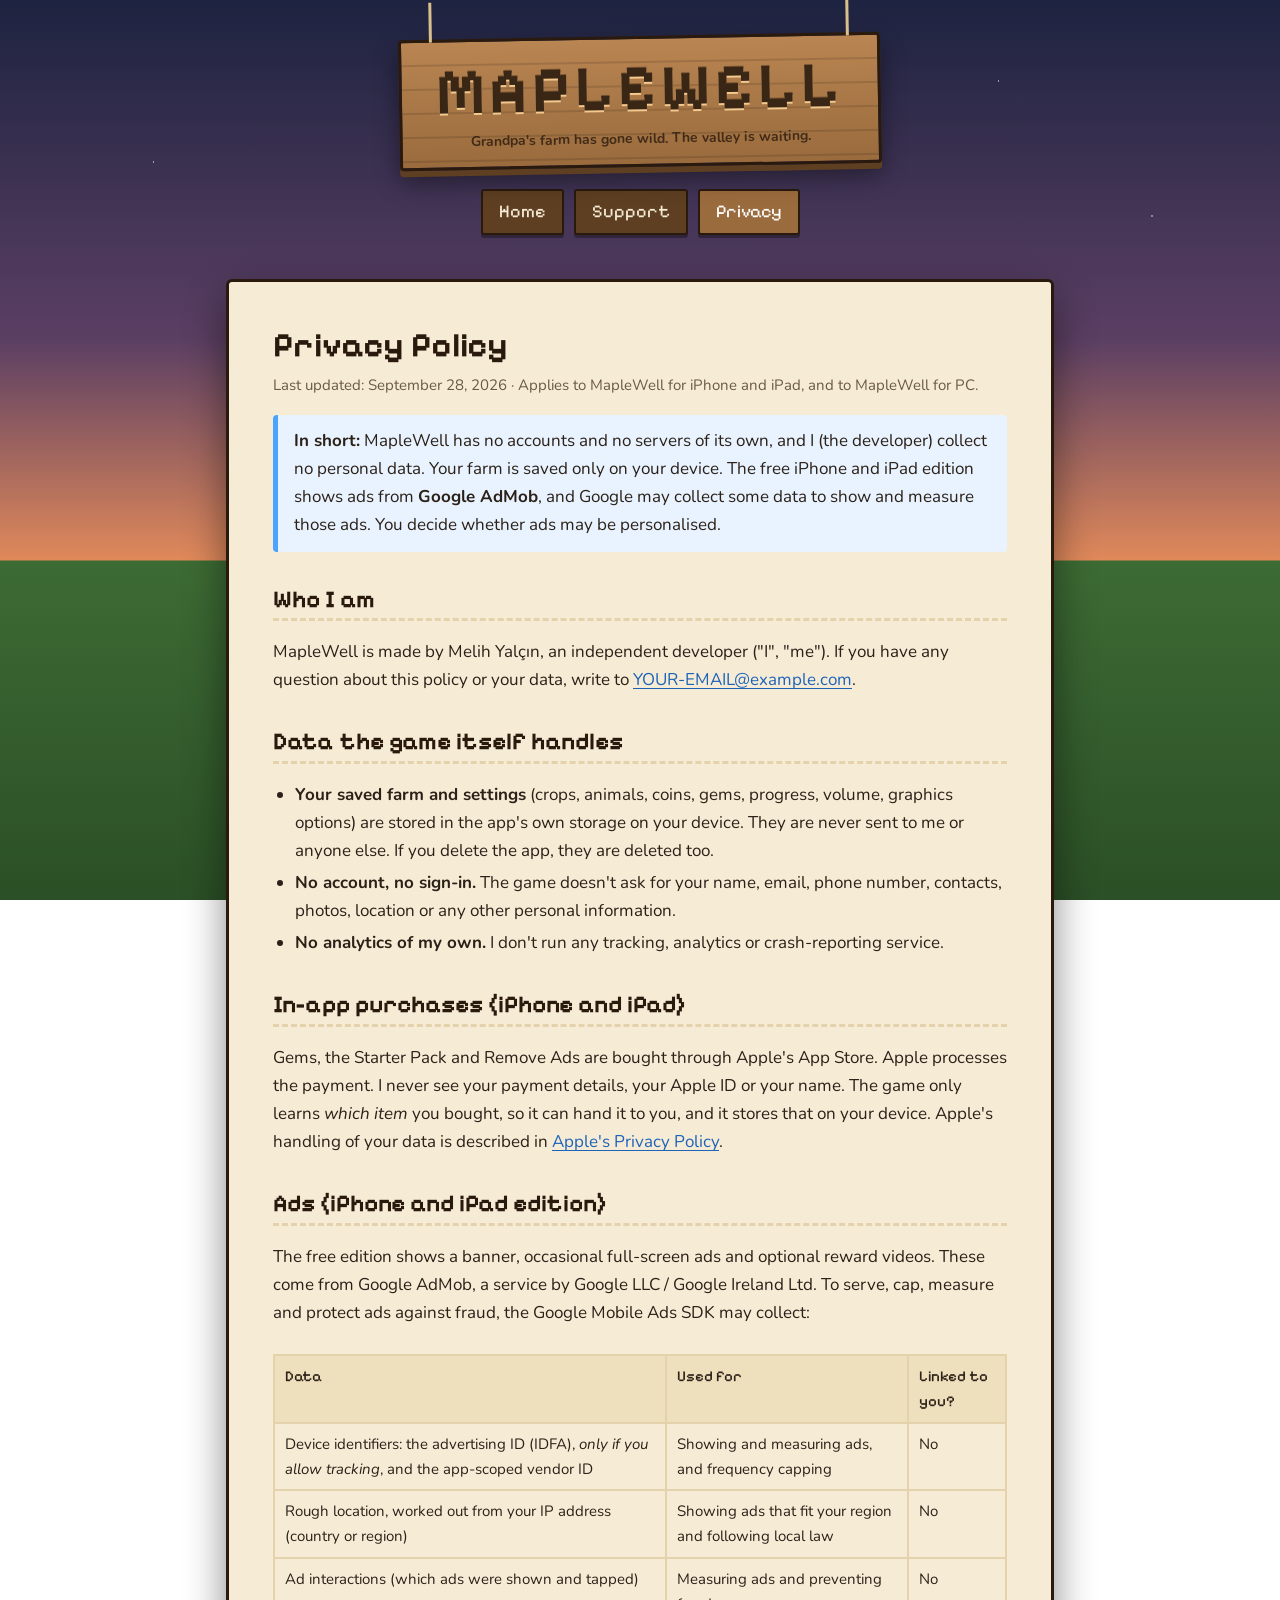
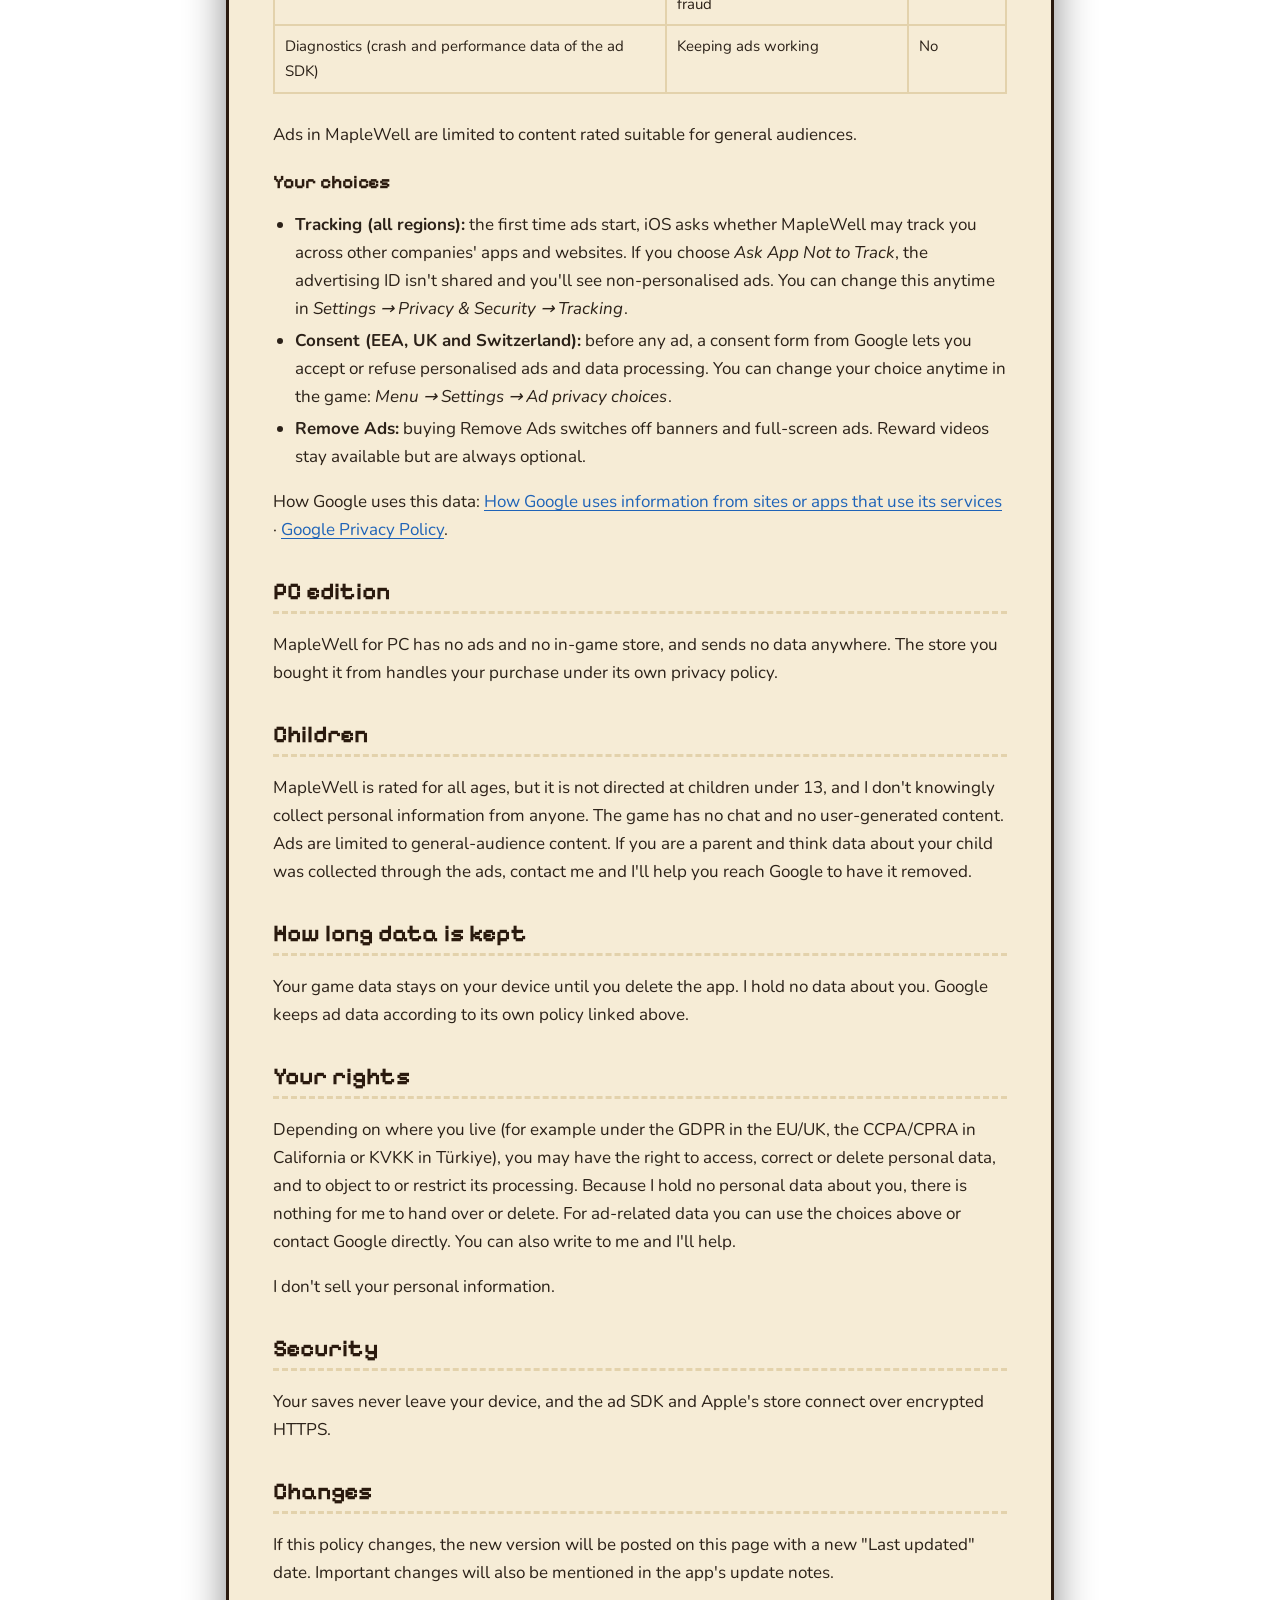
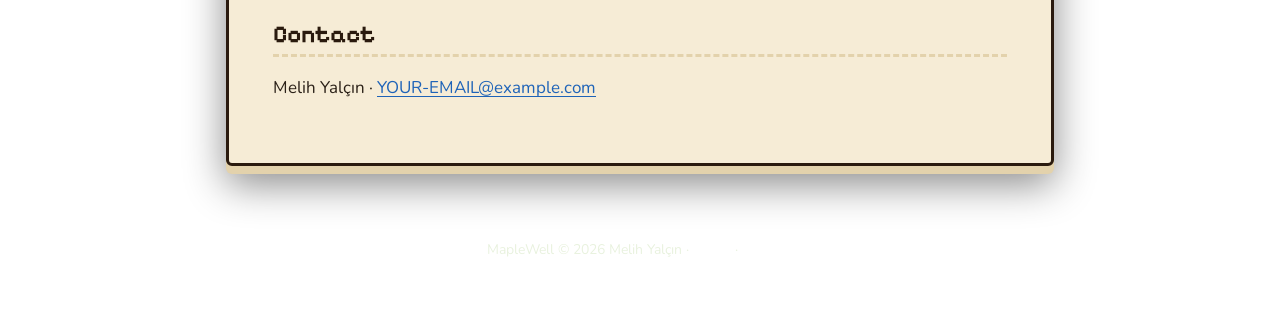
==== privacy.html @ d828be86 "Add files via upload" ====
<!doctype html>
<html lang="en">
<head>
  <meta charset="utf-8">
  <meta name="viewport" content="width=device-width, initial-scale=1">
  <title>MapleWell - Privacy Policy</title>
  <meta name="description" content="How MapleWell handles your data: the game keeps your farm on your device; ads in the iPhone and iPad edition are served by Google AdMob.">
  <link rel="icon" href="img/icon.png">
  <link rel="preconnect" href="https://fonts.googleapis.com">
  <link rel="preconnect" href="https://fonts.gstatic.com" crossorigin>
  <link href="https://fonts.googleapis.com/css2?family=Nunito:wght@400;700&family=Pixelify+Sans:wght@500;700&display=swap" rel="stylesheet">
  <link rel="stylesheet" href="style.css">
</head>
<body>
  <header class="top">
    <a class="sign" href="index.html">
      <span class="logo">MAPLEWELL</span>
      <span class="tagline">Grandpa's farm has gone wild. The valley is waiting.</span>
    </a>
    <nav>
      <a href="index.html">Home</a>
      <a href="support.html">Support</a>
      <a href="privacy.html" aria-current="page">Privacy</a>
    </nav>
  </header>

  <main>
    <article class="paper">
      <h1>Privacy Policy</h1>
      <p class="meta">Last updated: September 28, 2026 · Applies to MapleWell for iPhone and iPad, and to MapleWell for PC.</p>

      <div class="note">
        <strong>In short:</strong> MapleWell has no accounts and no servers of its own, and I (the developer) collect no personal data. Your farm is saved only on your device. The free iPhone and iPad edition shows ads from <strong>Google AdMob</strong>, and Google may collect some data to show and measure those ads. You decide whether ads may be personalised.
      </div>

      <h2>Who I am</h2>
      <p>MapleWell is made by Melih Yalçın, an independent developer ("I", "me"). If you have any question about this policy or your data, write to <a href="mailto:YOUR-EMAIL@example.com">YOUR-EMAIL@example.com</a>.</p>

      <h2>Data the game itself handles</h2>
      <ul>
        <li><strong>Your saved farm and settings</strong> (crops, animals, coins, gems, progress, volume, graphics options) are stored in the app's own storage on your device. They are never sent to me or anyone else. If you delete the app, they are deleted too.</li>
        <li><strong>No account, no sign-in.</strong> The game doesn't ask for your name, email, phone number, contacts, photos, location or any other personal information.</li>
        <li><strong>No analytics of my own.</strong> I don't run any tracking, analytics or crash-reporting service.</li>
      </ul>

      <h2>In-app purchases (iPhone and iPad)</h2>
      <p>Gems, the Starter Pack and Remove Ads are bought through Apple's App Store. Apple processes the payment. I never see your payment details, your Apple ID or your name. The game only learns <em>which item</em> you bought, so it can hand it to you, and it stores that on your device. Apple's handling of your data is described in <a href="https://www.apple.com/legal/privacy/" target="_blank" rel="noopener">Apple's Privacy Policy</a>.</p>

      <h2>Ads (iPhone and iPad edition)</h2>
      <p>The free edition shows a banner, occasional full-screen ads and optional reward videos. These come from Google AdMob, a service by Google LLC / Google Ireland Ltd. To serve, cap, measure and protect ads against fraud, the Google Mobile Ads SDK may collect:</p>
      <div class="table-wrap">
        <table>
          <tr><th>Data</th><th>Used for</th><th>Linked to you?</th></tr>
          <tr><td>Device identifiers: the advertising ID (IDFA), <em>only if you allow tracking</em>, and the app-scoped vendor ID</td><td>Showing and measuring ads, and frequency capping</td><td>No</td></tr>
          <tr><td>Rough location, worked out from your IP address (country or region)</td><td>Showing ads that fit your region and following local law</td><td>No</td></tr>
          <tr><td>Ad interactions (which ads were shown and tapped)</td><td>Measuring ads and preventing fraud</td><td>No</td></tr>
          <tr><td>Diagnostics (crash and performance data of the ad SDK)</td><td>Keeping ads working</td><td>No</td></tr>
        </table>
      </div>
      <p>Ads in MapleWell are limited to content rated suitable for general audiences.</p>
      <h3>Your choices</h3>
      <ul>
        <li><strong>Tracking (all regions):</strong> the first time ads start, iOS asks whether MapleWell may track you across other companies' apps and websites. If you choose <em>Ask App Not to Track</em>, the advertising ID isn't shared and you'll see non-personalised ads. You can change this anytime in <em>Settings → Privacy &amp; Security → Tracking</em>.</li>
        <li><strong>Consent (EEA, UK and Switzerland):</strong> before any ad, a consent form from Google lets you accept or refuse personalised ads and data processing. You can change your choice anytime in the game: <em>Menu → Settings → Ad privacy choices</em>.</li>
        <li><strong>Remove Ads:</strong> buying Remove Ads switches off banners and full-screen ads. Reward videos stay available but are always optional.</li>
      </ul>
      <p>How Google uses this data: <a href="https://policies.google.com/technologies/partner-sites" target="_blank" rel="noopener">How Google uses information from sites or apps that use its services</a> · <a href="https://policies.google.com/privacy" target="_blank" rel="noopener">Google Privacy Policy</a>.</p>

      <h2>PC edition</h2>
      <p>MapleWell for PC has no ads and no in-game store, and sends no data anywhere. The store you bought it from handles your purchase under its own privacy policy.</p>

      <h2>Children</h2>
      <p>MapleWell is rated for all ages, but it is not directed at children under 13, and I don't knowingly collect personal information from anyone. The game has no chat and no user-generated content. Ads are limited to general-audience content. If you are a parent and think data about your child was collected through the ads, contact me and I'll help you reach Google to have it removed.</p>

      <h2>How long data is kept</h2>
      <p>Your game data stays on your device until you delete the app. I hold no data about you. Google keeps ad data according to its own policy linked above.</p>

      <h2>Your rights</h2>
      <p>Depending on where you live (for example under the GDPR in the EU/UK, the CCPA/CPRA in California or KVKK in Türkiye), you may have the right to access, correct or delete personal data, and to object to or restrict its processing. Because I hold no personal data about you, there is nothing for me to hand over or delete. For ad-related data you can use the choices above or contact Google directly. You can also write to me and I'll help.</p>
      <p>I don't sell your personal information.</p>

      <h2>Security</h2>
      <p>Your saves never leave your device, and the ad SDK and Apple's store connect over encrypted HTTPS.</p>

      <h2>Changes</h2>
      <p>If this policy changes, the new version will be posted on this page with a new "Last updated" date. Important changes will also be mentioned in the app's update notes.</p>

      <h2>Contact</h2>
      <p>Melih Yalçın · <a href="mailto:YOUR-EMAIL@example.com">YOUR-EMAIL@example.com</a></p>
    </article>
  </main>

  <footer>
    <p>MapleWell © 2026 Melih Yalçın · <a href="index.html">Home</a> · <a href="support.html">Support</a></p>
  </footer>
</body>
</html>
---- style.css ----
/* MapleWell website - dusk over the valley, wooden signs, pixel lettering. */
:root {
  --sky-top: #1d2340;
  --sky-mid: #5b3f63;
  --sky-low: #e0895a;
  --grass: #3d6b34;
  --grass-dark: #2b4f26;
  --wood: #9a6b3d;
  --wood-light: #b98552;
  --wood-dark: #5e3f22;
  --groove: #3a2614;
  --ink: #2a1a0e;
  --paper: #f6ecd6;
  --paper-edge: #e3d2ac;
  --gold: #ffcf4a;
  --water: #4aa3ff;
  --text: #2b2118;
  --muted: #6b5946;
}

* { box-sizing: border-box; }

html { scroll-behavior: smooth; }

body {
  margin: 0;
  min-height: 100vh;
  font-family: "Nunito", system-ui, -apple-system, "Segoe UI", sans-serif;
  font-size: 17px;
  line-height: 1.65;
  color: var(--text);
  background:
    radial-gradient(2px 2px at 12% 18%, #fff8 50%, transparent 51%),
    radial-gradient(2px 2px at 78% 9%, #fff8 50%, transparent 51%),
    radial-gradient(1.5px 1.5px at 45% 6%, #fff6 50%, transparent 51%),
    radial-gradient(1.5px 1.5px at 90% 24%, #fff6 50%, transparent 51%),
    linear-gradient(180deg, var(--sky-top) 0, var(--sky-mid) 340px, var(--sky-low) 560px, var(--grass) 561px, var(--grass-dark) 100%);
  background-attachment: fixed;
}

a { color: #1e63b8; text-underline-offset: 3px; }
a:hover { color: #0f3f7a; }

/* ---------------------------------------------------------------- header: the hanging sign */
.top {
  text-align: center;
  padding: 36px 16px 8px;
  position: relative;
}
.sign {
  display: inline-block;
  position: relative;
  padding: 18px 34px 14px;
  background:
    repeating-linear-gradient(180deg, transparent 0 22px, #0000001f 22px 24px),
    linear-gradient(180deg, var(--wood-light), var(--wood));
  border: 3px solid var(--ink);
  box-shadow: 0 6px 0 var(--wood-dark), 0 12px 24px #0006;
  border-radius: 4px;
  text-decoration: none;
  transform: rotate(-1deg);
}
.sign::before, .sign::after { /* ropes */
  content: "";
  position: absolute;
  top: -40px;
  width: 3px;
  height: 40px;
  background: #d9c08c;
}
.sign::before { left: 28px; }
.sign::after { right: 28px; }
.logo {
  font-family: "Pixelify Sans", "Courier New", monospace;
  font-weight: 700;
  font-size: clamp(34px, 8vw, 64px);
  letter-spacing: 4px;
  line-height: 1;
  color: var(--groove);
  /* carved into the wood: a dark groove with light catching the lower lip */
  text-shadow: 0 2px 0 #f3c98f, 0 -1px 0 #00000055;
}
.tagline {
  display: block;
  margin-top: 6px;
  font-size: 14px;
  color: #2a1a0ecc;
  font-weight: 700;
}

nav {
  margin: 22px auto 0;
  display: flex;
  flex-wrap: wrap;
  gap: 10px;
  justify-content: center;
}
nav a {
  font-family: "Pixelify Sans", monospace;
  font-size: 18px;
  color: var(--paper);
  text-decoration: none;
  padding: 6px 16px;
  background: var(--wood-dark);
  border: 2px solid var(--ink);
  border-radius: 3px;
  box-shadow: 0 3px 0 #0005;
}
nav a:hover, nav a[aria-current="page"] { background: var(--wood); color: #fff; }

/* ---------------------------------------------------------------- content: parchment on a board */
main {
  max-width: 860px;
  margin: 36px auto 48px;
  padding: 0 16px;
}
.paper {
  background: var(--paper);
  border: 3px solid var(--ink);
  border-radius: 6px;
  box-shadow: 0 8px 0 var(--paper-edge), 0 18px 40px #0007;
  padding: clamp(20px, 5vw, 44px);
}
h1, h2, h3 { font-family: "Pixelify Sans", monospace; color: var(--ink); line-height: 1.2; }
h1 { font-size: 34px; margin: 0 0 6px; }
h2 { font-size: 24px; margin: 34px 0 8px; padding-bottom: 4px; border-bottom: 3px dashed var(--paper-edge); }
h3 { font-size: 19px; margin: 22px 0 4px; }
.meta { color: var(--muted); font-size: 15px; margin: 0 0 18px; }
ul { padding-left: 22px; }
li { margin: 4px 0; }
.note {
  background: #e8f3ff;
  border-left: 5px solid var(--water);
  padding: 12px 16px;
  border-radius: 4px;
  margin: 18px 0;
}
.table-wrap { overflow-x: auto; }
table { border-collapse: collapse; width: 100%; font-size: 15px; margin: 10px 0; }
th, td { border: 2px solid var(--paper-edge); padding: 8px 10px; text-align: left; vertical-align: top; }
th { background: #efe0bd; font-family: "Pixelify Sans", monospace; font-weight: 500; }

/* ---------------------------------------------------------------- home page */
.hero { display: grid; gap: 22px; }
.shots { display: grid; grid-template-columns: repeat(auto-fit, minmax(240px, 1fr)); gap: 14px; margin: 18px 0; }
.shots img {
  width: 100%;
  display: block;
  border: 3px solid var(--ink);
  border-radius: 4px;
  image-rendering: pixelated;
  box-shadow: 0 4px 0 var(--wood-dark);
}
.features { display: grid; grid-template-columns: repeat(auto-fit, minmax(220px, 1fr)); gap: 14px; padding: 0; list-style: none; }
.features li {
  background: #fffaf0;
  border: 2px solid var(--paper-edge);
  border-radius: 6px;
  padding: 12px 14px;
  margin: 0;
}
.features b { font-family: "Pixelify Sans", monospace; font-weight: 500; font-size: 18px; display: block; color: var(--ink); }
.button {
  display: inline-block;
  font-family: "Pixelify Sans", monospace;
  font-size: 20px;
  color: #fff;
  background: #2f7d3a;
  border: 3px solid var(--ink);
  border-radius: 4px;
  padding: 8px 20px;
  text-decoration: none;
  box-shadow: 0 4px 0 #1c4d23;
}
.button:hover { background: #38923f; color: #fff; }

/* ---------------------------------------------------------------- footer: fireflies over the grass */
footer {
  text-align: center;
  color: #e9f2df;
  font-size: 14px;
  padding: 10px 16px 40px;
}
footer a { color: #fff; }
.firefly {
  position: fixed;
  width: 4px;
  height: 4px;
  border-radius: 50%;
  background: #fff7a0;
  box-shadow: 0 0 8px 2px #ffe86b;
  pointer-events: none;
  animation: drift 9s ease-in-out infinite, blink 2.6s ease-in-out infinite;
  opacity: 0.8;
}
@keyframes drift {
  0%, 100% { transform: translate(0, 0); }
  33% { transform: translate(18px, -14px); }
  66% { transform: translate(-12px, 10px); }
}
@keyframes blink { 0%, 100% { opacity: 0.15; } 50% { opacity: 0.95; } }
@media (prefers-reduced-motion: reduce) { .firefly { animation: none; } }

@media (max-width: 520px) {
  body { font-size: 16px; }
  .sign { padding: 14px 18px 10px; }
  h1 { font-size: 28px; }
}
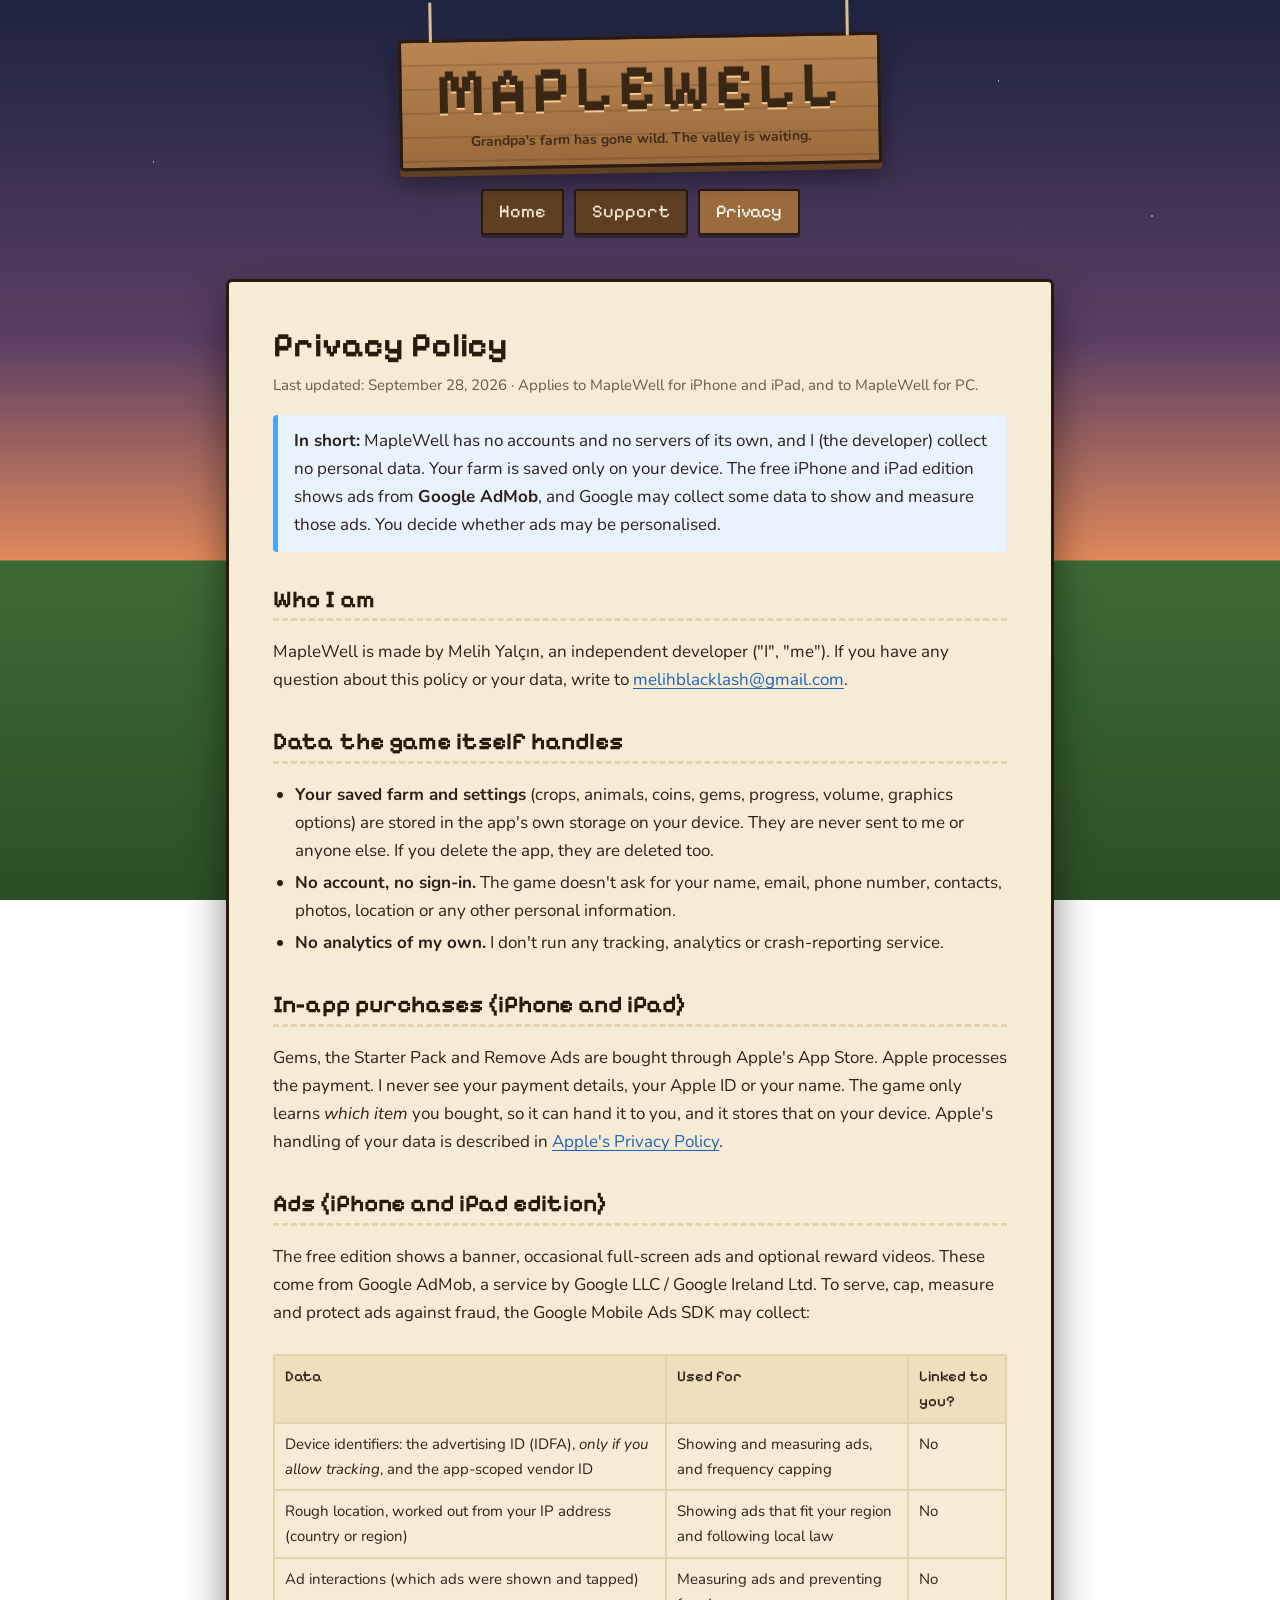
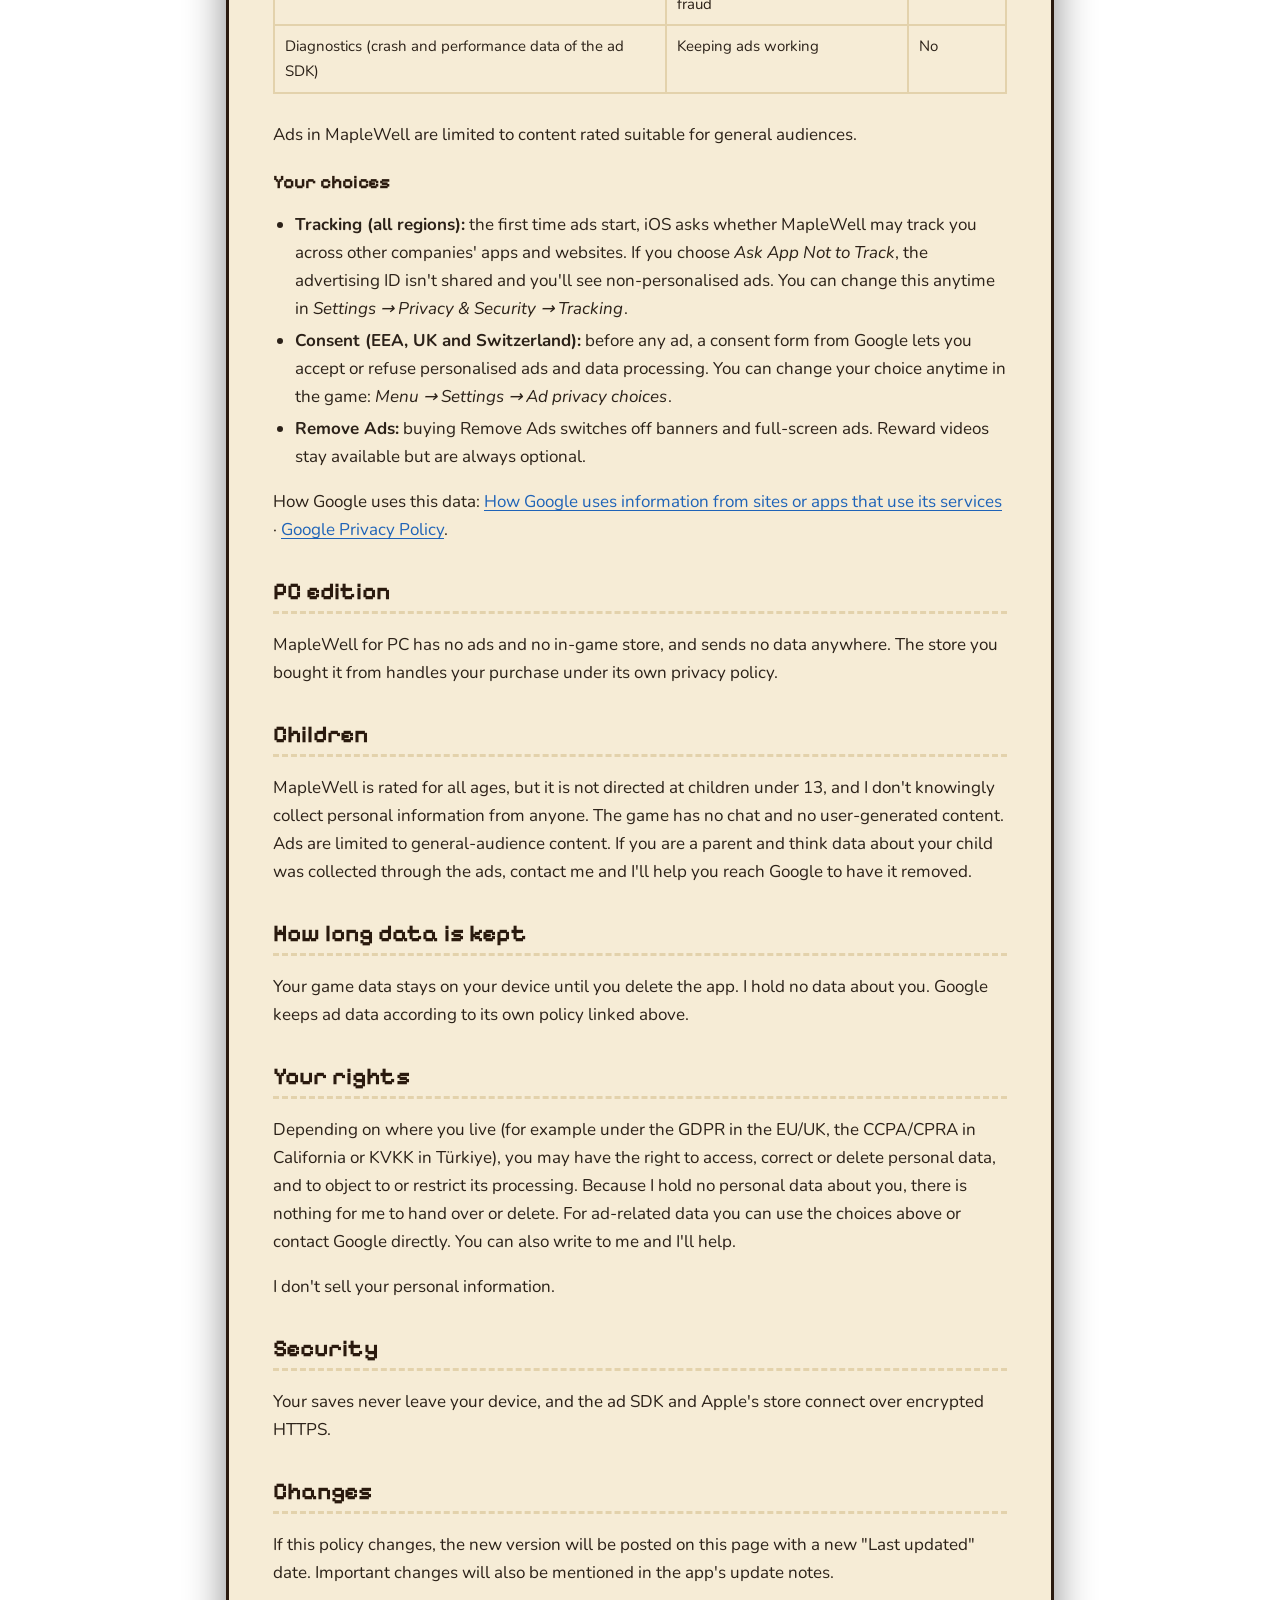
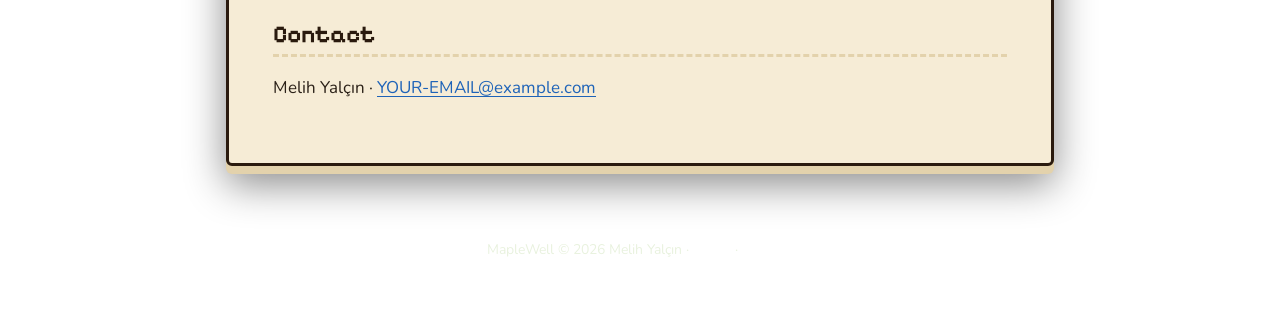
==== commit 0a68afb8: "Update privacy.html" ====
--- a/privacy.html
+++ b/privacy.html
@@ -34,7 +34,7 @@
       </div>
 
       <h2>Who I am</h2>
-      <p>MapleWell is made by Melih Yalçın, an independent developer ("I", "me"). If you have any question about this policy or your data, write to <a href="mailto:YOUR-EMAIL@example.com">YOUR-EMAIL@example.com</a>.</p>
+      <p>MapleWell is made by Melih Yalçın, an independent developer ("I", "me"). If you have any question about this policy or your data, write to <a href="mailto:melihblacklash@gmail.com">melihblacklash@gmail.com</a>.</p>
 
       <h2>Data the game itself handles</h2>
       <ul>
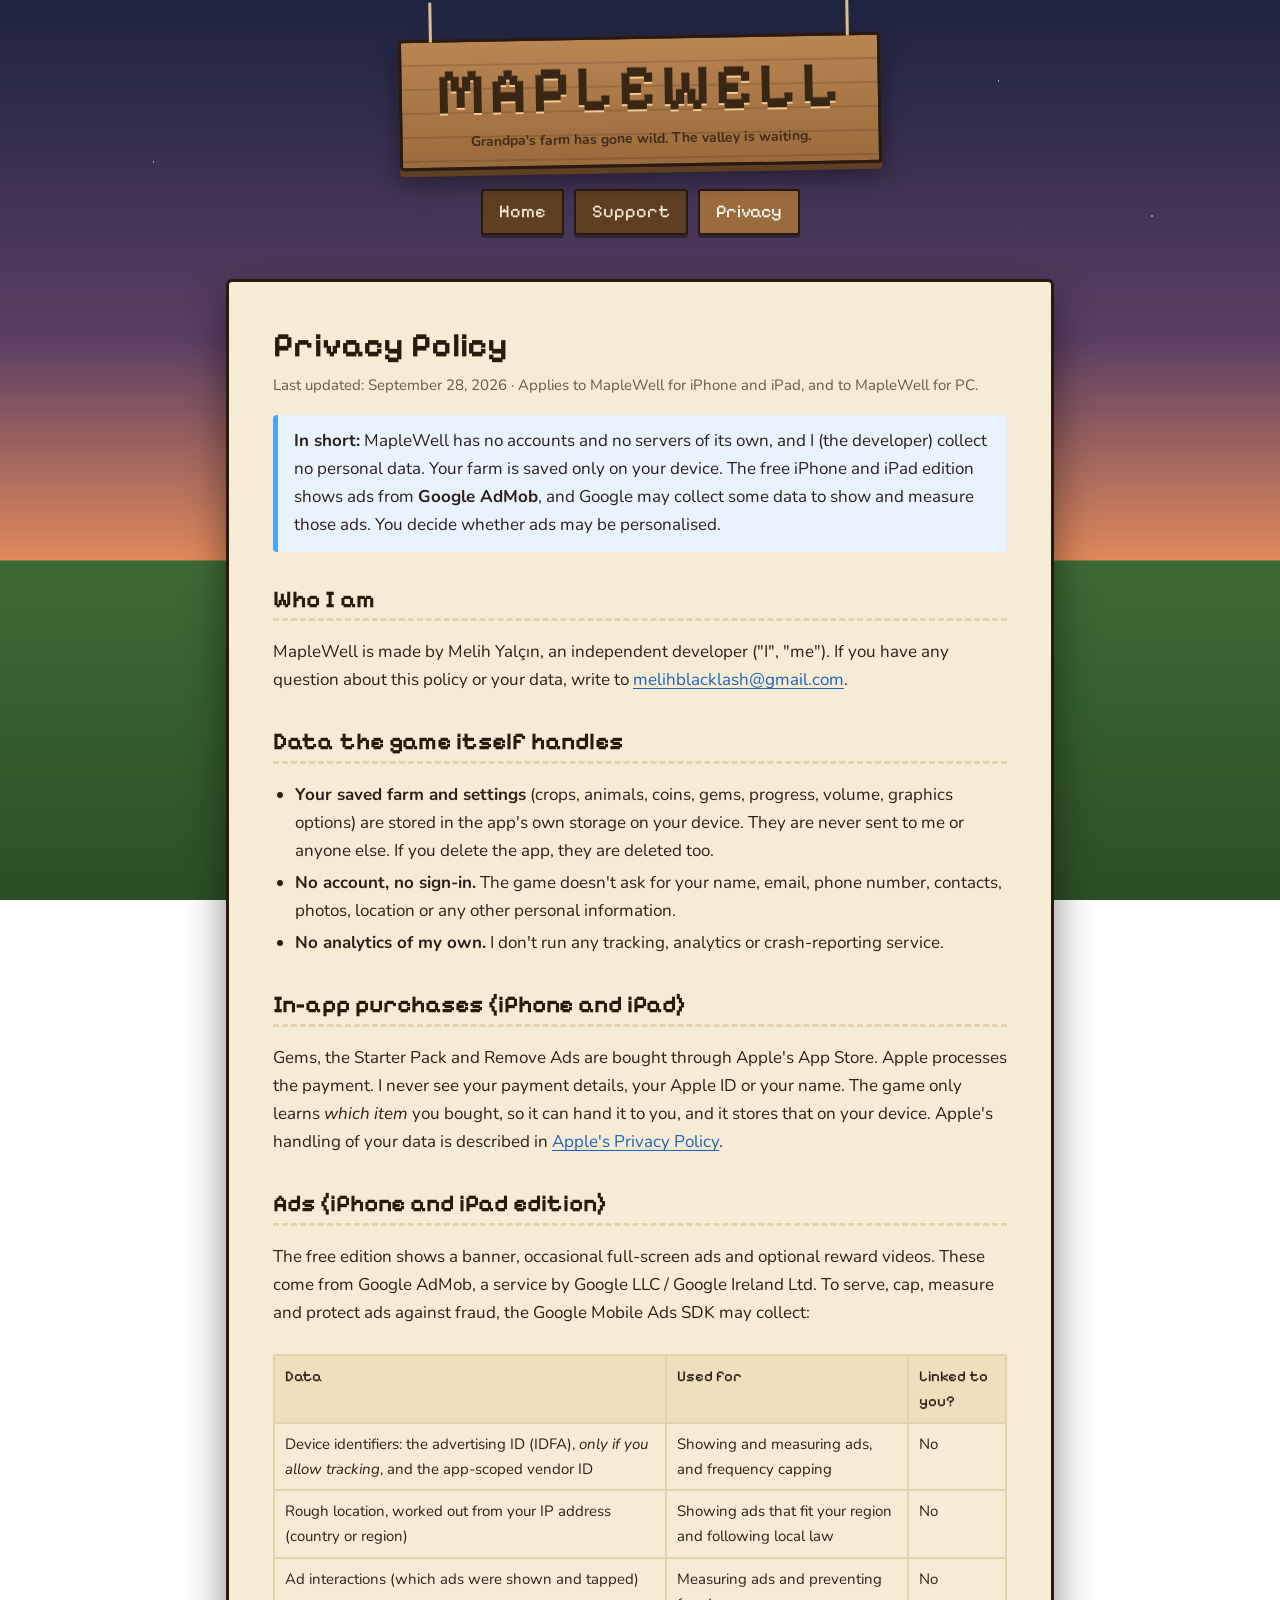
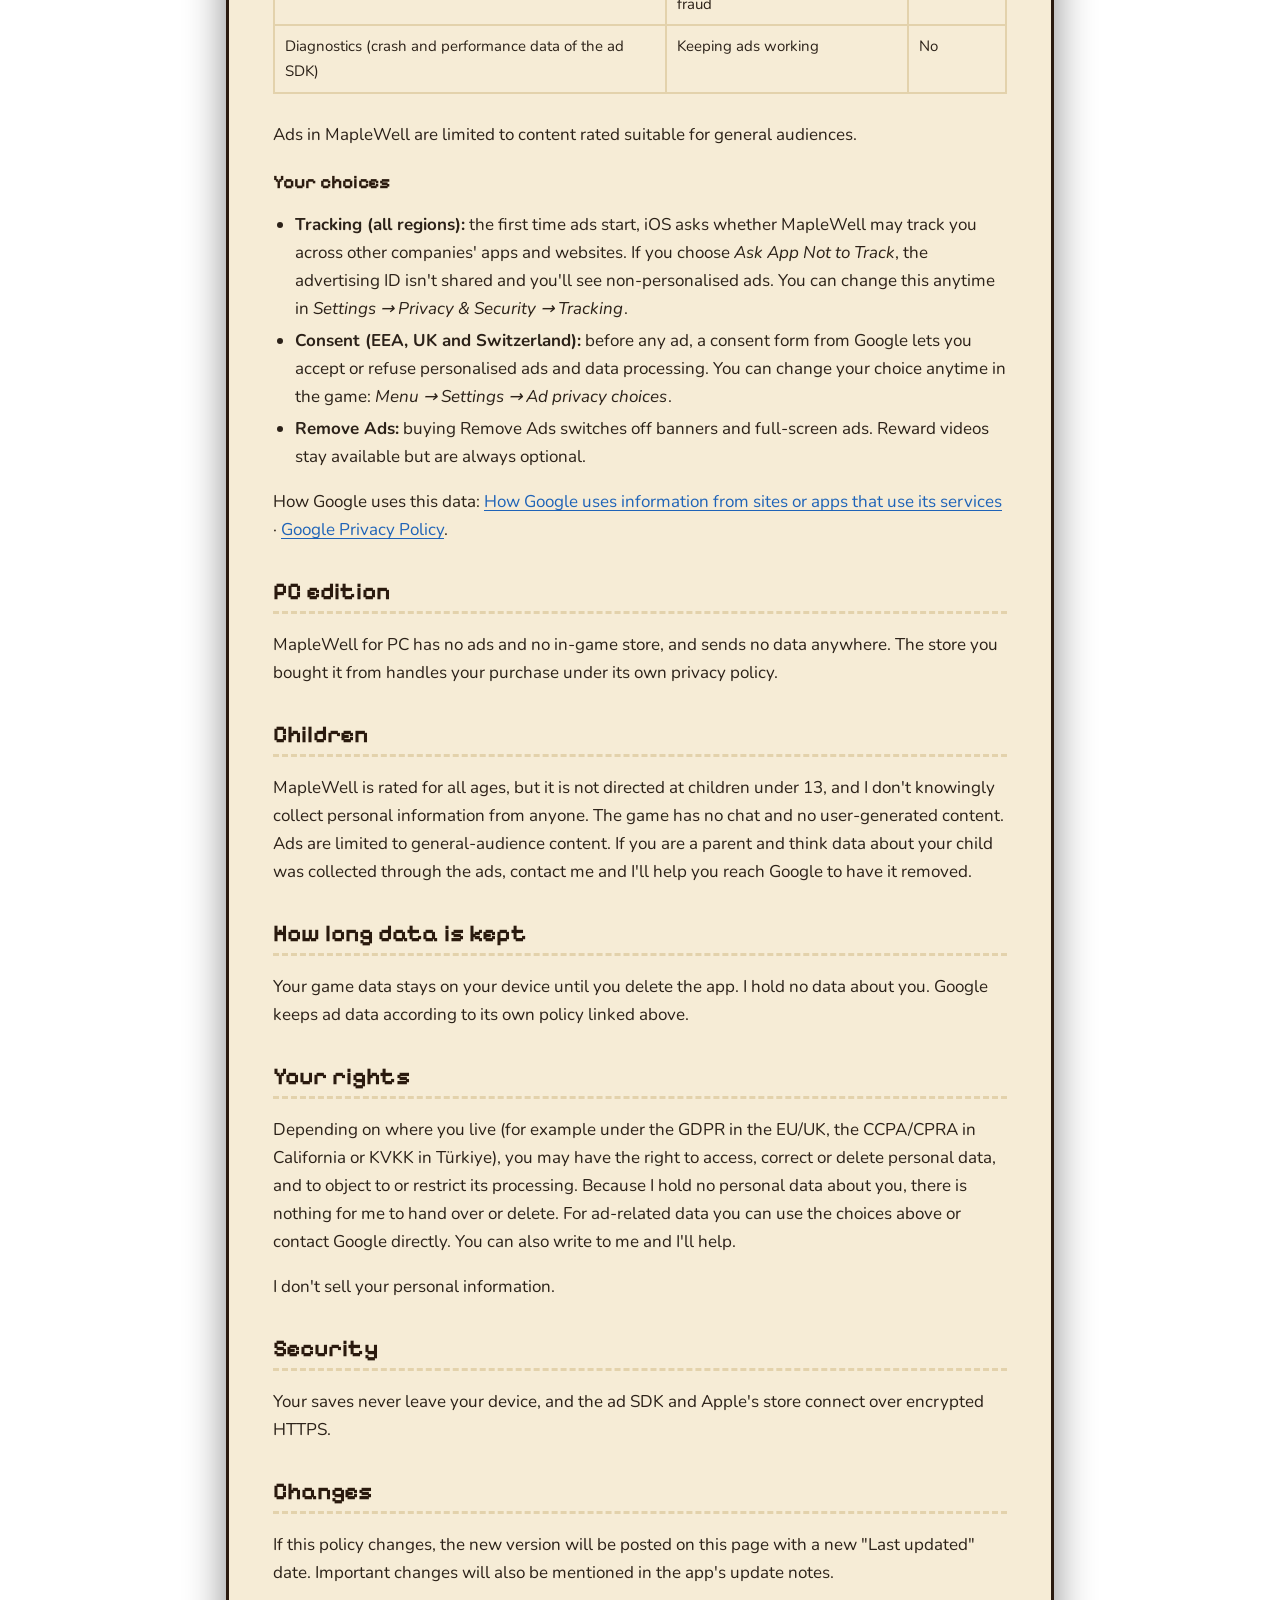
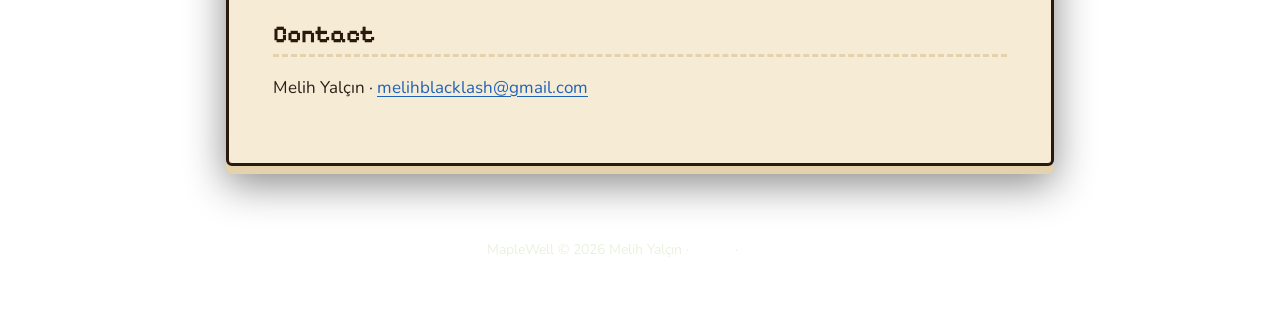
==== commit b4bc283f: "Update privacy.html" ====
--- a/privacy.html
+++ b/privacy.html
@@ -86,7 +86,7 @@
       <p>If this policy changes, the new version will be posted on this page with a new "Last updated" date. Important changes will also be mentioned in the app's update notes.</p>
 
       <h2>Contact</h2>
-      <p>Melih Yalçın · <a href="mailto:YOUR-EMAIL@example.com">YOUR-EMAIL@example.com</a></p>
+      <p>Melih Yalçın · <a href="mailto:melihblacklash@gmail.com">melihblacklash@gmail.com</a></p>
     </article>
   </main>
 
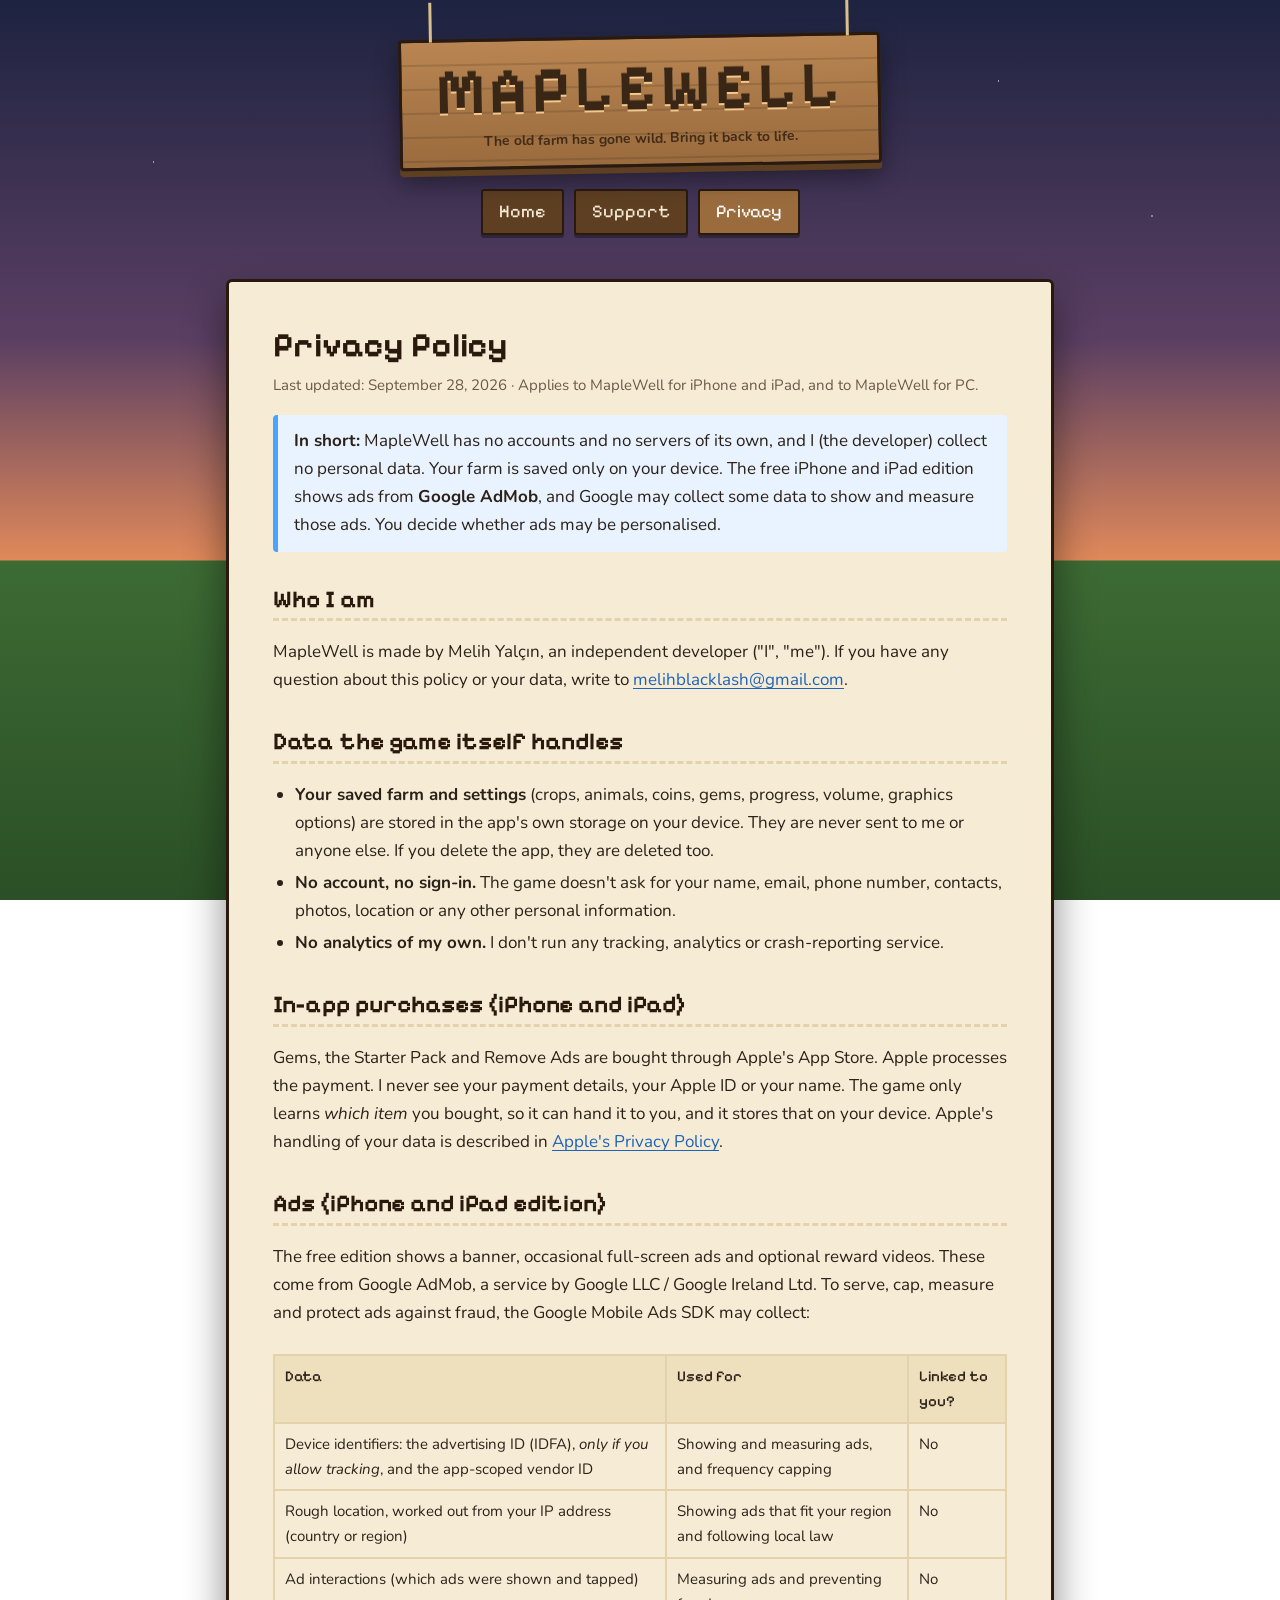
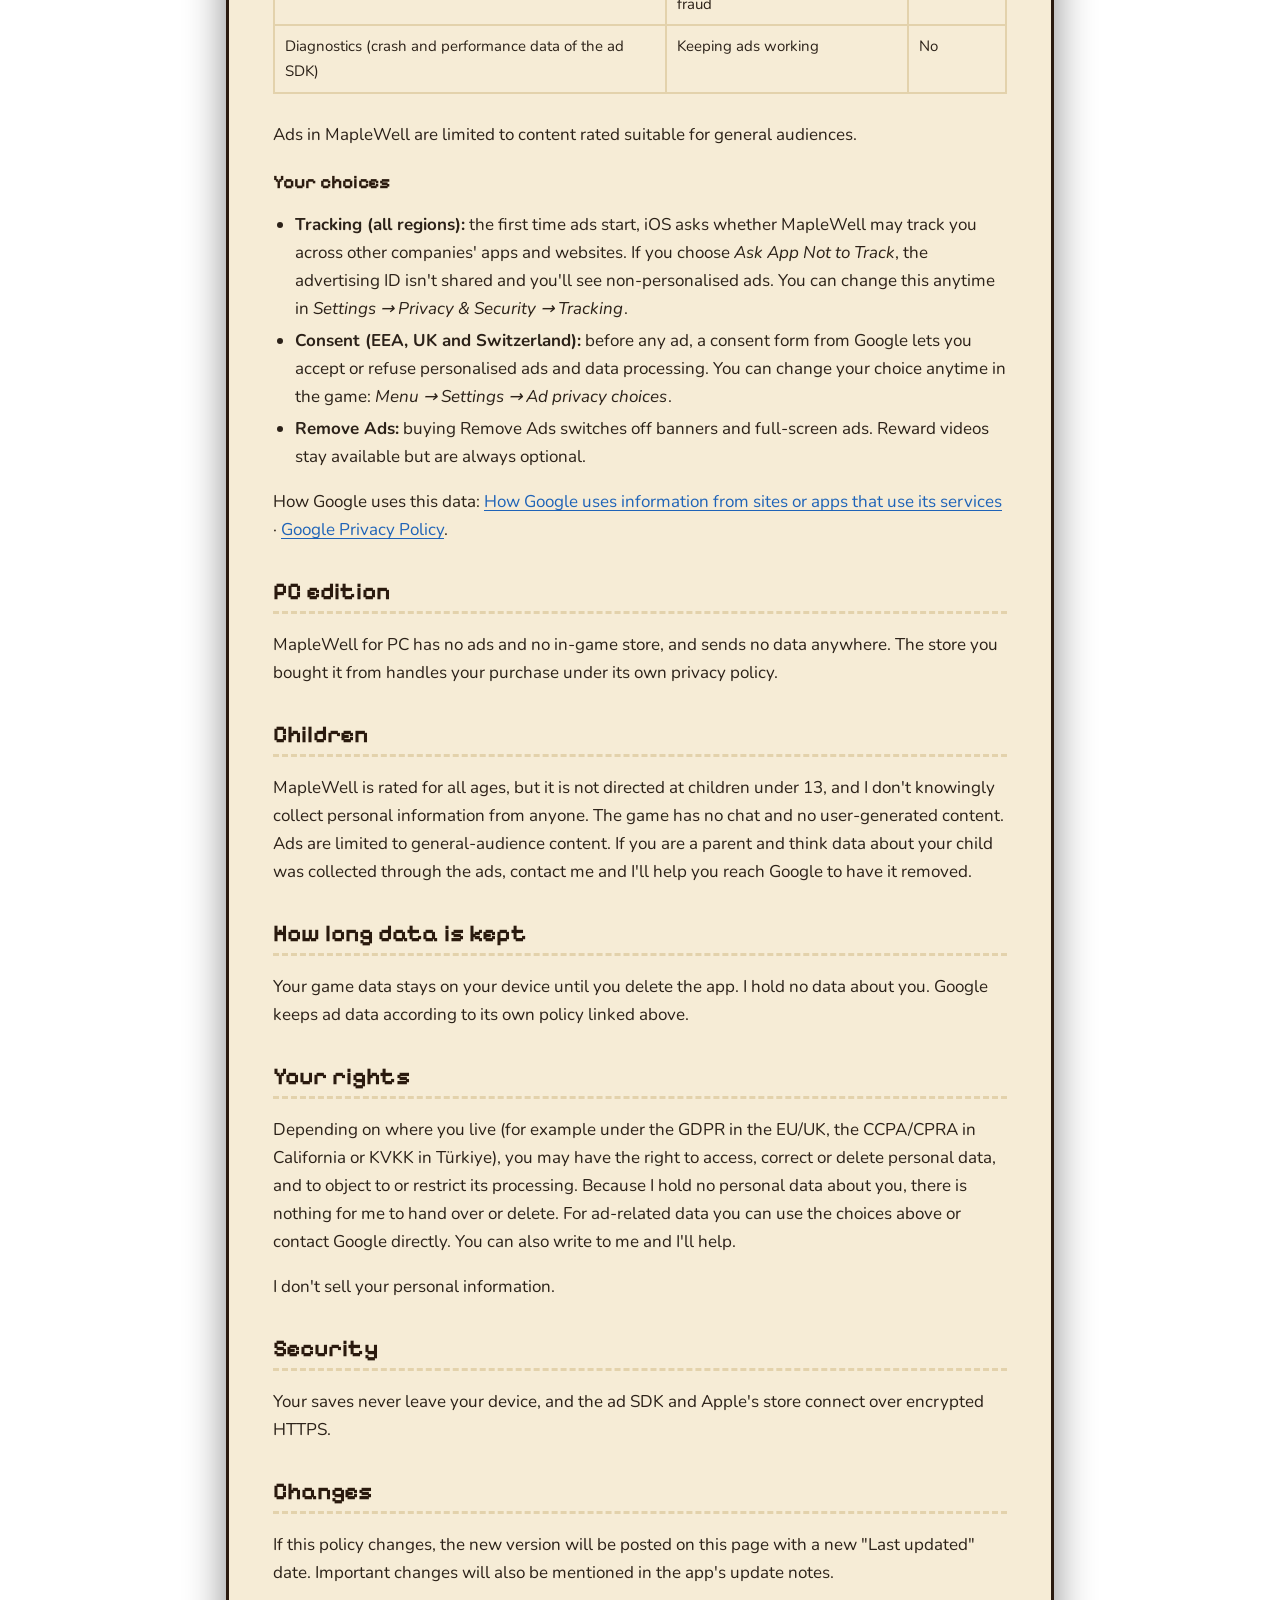
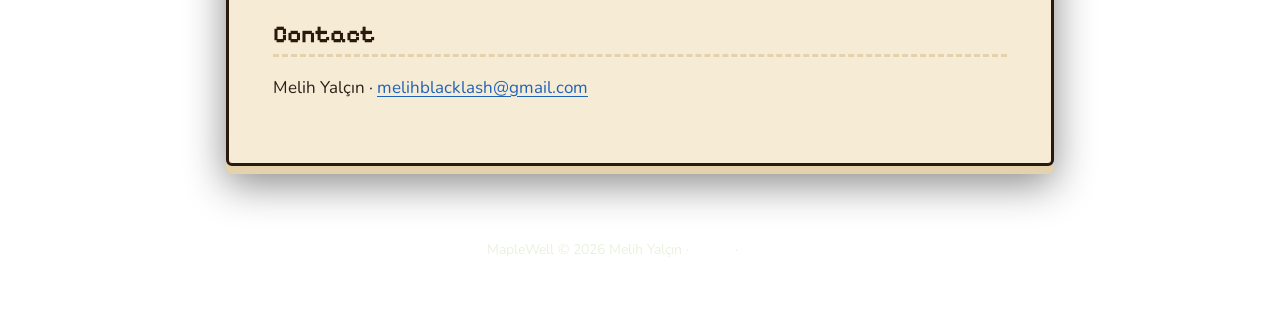
==== commit df99eb8a: "Add files via upload" ====
--- a/privacy.html
+++ b/privacy.html
@@ -15,7 +15,7 @@
   <header class="top">
     <a class="sign" href="index.html">
       <span class="logo">MAPLEWELL</span>
-      <span class="tagline">Grandpa's farm has gone wild. The valley is waiting.</span>
+      <span class="tagline">The old farm has gone wild. Bring it back to life.</span>
     </a>
     <nav>
       <a href="index.html">Home</a>
